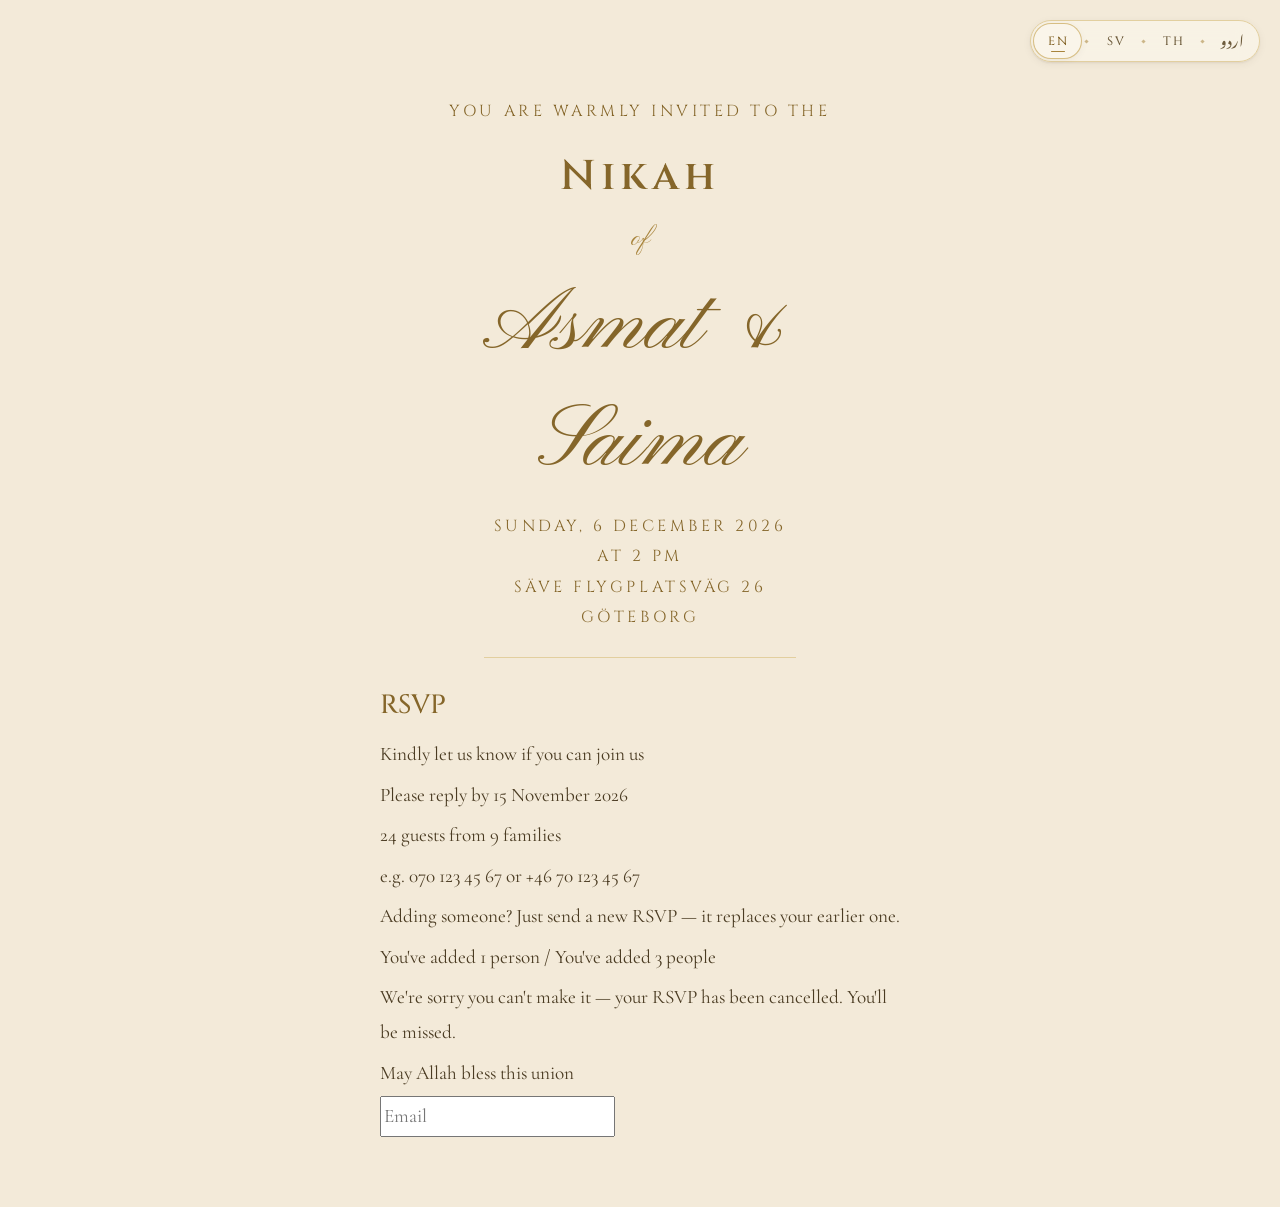
==== tests/i18n/harness.html @ e8cfce23 "Asmat & Saima Nikah invitation site Envelope + arched-door opening, HTML postcard in EN/SV/TH/UR, ma" ====
<!doctype html>
<!-- Dev harness for the i18n engine + switcher in isolation.
     Serve asmat-saima/ and open /tests/i18n/harness.html  (?lang=ur, ?overlay=1 for a fake opening overlay) -->
<html lang="en" dir="ltr" class="no-js">
<head>
  <meta charset="utf-8">
  <meta name="viewport" content="width=device-width, initial-scale=1, viewport-fit=cover">
  <title>i18n harness</title>
  <meta name="description" content="">
  <script>
    (function () {
      var supported = ['en', 'sv', 'th', 'ur'], pick = null;
      try { var q = new URLSearchParams(location.search).get('lang'); if (q && supported.indexOf(q) > -1) pick = q; } catch (e) {}
      if (!pick) {
        var list = (navigator.languages && navigator.languages.length) ? navigator.languages : [navigator.language || 'en'];
        for (var i = 0; i < list.length && !pick; i++) {
          var base = String(list[i]).toLowerCase().split('-')[0];
          if (base === 'nb' || base === 'no' || base === 'da') base = null;
          if (base && supported.indexOf(base) > -1) pick = base;
        }
      }
      pick = pick || 'en';
      var h = document.documentElement;
      h.lang = pick; h.dir = pick === 'ur' ? 'rtl' : 'ltr';
      h.className = h.className.replace('no-js', 'js');
    })();
  </script>
  <link rel="preconnect" href="https://fonts.googleapis.com">
  <link rel="preconnect" href="https://fonts.gstatic.com" crossorigin>
  <link rel="stylesheet" href="https://fonts.googleapis.com/css2?family=Cinzel:wght@400;500;600&family=Cormorant+Garamond:ital,wght@0,400;0,500;0,600;1,400;1,500&family=Pinyon+Script&display=swap">
  <link rel="stylesheet" href="../../src/styles/tokens.css">
  <link rel="stylesheet" href="../../src/styles/switcher.css">
  <style>
    input { font: inherit; max-width: 100%; box-sizing: border-box; }
    body { margin: 0; background: var(--cream); color: var(--ink); font-family: var(--font-serif); }
    .card { max-width: var(--card-max); margin: 0 auto; padding: 96px 24px 64px; text-align: center; }
    .caps { font-family: var(--font-display); letter-spacing: var(--tracking-caps); text-transform: uppercase;
            color: var(--gold-deep); font-size: var(--fs-sm); line-height: 1.9; margin: 0; }
    .nikah { font-family: var(--font-display); color: var(--gold-deep); font-size: var(--fs-xl); letter-spacing: 0.12em;
             margin: 0.4em 0 0.2em; line-height: 1.6; font-weight: 600; }
    :root:lang(th) .nikah, :root:lang(ur) .nikah { letter-spacing: 0; }
    .of { font-family: var(--font-script); color: var(--gold); font-size: var(--fs-lg); margin: 0; line-height: 1.6; }
    :root:lang(th) .of, :root:lang(ur) .of { font-family: var(--font-serif); font-size: var(--fs-md); }
    .names { font-family: var(--font-script); color: var(--gold-deep); font-size: var(--fs-names); margin: 0.1em 0; line-height: 1.3; }
    .rule { height: 1px; background: var(--gold-pale); margin: 24px auto; width: 60%; }
    .body { text-align: start; font-family: var(--font-ui); font-size: var(--fs-md); line-height: 1.8; }
    .body h2 { font-family: var(--font-display); color: var(--gold-deep); font-weight: 500; font-size: var(--fs-lg); margin: 0 0 8px; line-height: 1.8; }
    .body p { margin: 0 0 6px; }
    .fake-overlay { position: fixed; inset: 0; z-index: var(--z-opening); background: var(--cream-deep);
                    display: grid; place-items: center; color: var(--gold-deep); font-family: var(--font-display); }
    .fake-overlay[hidden] { display: none; }
  </style>
</head>
<body>
  <nav id="lang-switcher" class="lang-switcher" aria-label="Language"></nav>
  <div class="card">
    <p class="caps" data-i18n="postcard.invitedTo"></p>
    <p class="nikah" data-i18n="postcard.nikah"></p>
    <p class="of" data-i18n="postcard.of"></p>
    <p class="names">Asmat &amp; Saima</p>
    <p class="caps" data-i18n="postcard.date"></p>
    <p class="caps" id="time"></p>
    <p class="caps" style="font-family: 'Cinzel', serif">Säve Flygplatsväg 26<br>Göteborg</p>
    <div class="rule"></div>
    <div class="body">
      <h2 data-i18n="rsvp.heading"></h2>
      <p data-i18n="rsvp.subheading"></p>
      <p id="deadline"></p>
      <p id="count"></p>
      <p data-i18n="form.phoneHint"></p>
      <p data-i18n="rsvp.hint"></p>
      <p id="counter"></p>
      <p data-i18n="cancel.successAll"></p>
      <p data-i18n="footer.dua"></p>
      <p><input data-i18n-attr="placeholder:form.email;aria-label:form.email"></p>
    </div>
  </div>
  <div class="fake-overlay" id="overlay" hidden><span data-i18n="opening.tapToOpen"></span></div>
  <script type="module">
    import config from '../../config.js';
    import { initI18n, applyTranslations, t, onLangChange, formatDate, formatTime } from '../../src/i18n/index.js';
    import { mountSwitcher } from '../../src/switcher.js';
    if (new URLSearchParams(location.search).get('overlay')) document.getElementById('overlay').hidden = false;
    await initI18n(config);
    mountSwitcher(document.getElementById('lang-switcher'), config);
    const dyn = () => {
      document.getElementById('deadline').textContent = t('rsvp.deadline', { date: formatDate('2026-11-15') });
      document.getElementById('count').textContent = t('rsvp.count', { guests: 24, households: 9, count: 9 });
      document.getElementById('counter').textContent = t('form.counter', { count: 1 }) + ' / ' + t('form.counter', { count: 3 });
      document.getElementById('time').textContent = t('postcard.time', { time: formatTime('14:00') });
    };
    dyn();
    applyTranslations(document);
    onLangChange(dyn);
    window.__ready = true;
  </script>
</body>
</html>
---- src/styles/tokens.css ----
/* ─────────────────────────────────────────────────────────────────────────
   Design tokens — the single source of colour, type, spacing and motion.
   Every other stylesheet uses these variables; never hard-code a colour.
   Palette sampled from requirements/references/invite_postcard.png
   ───────────────────────────────────────────────────────────────────────── */
:root {
  /* Paper */
  --cream:        #f3ead9;   /* postcard ground */
  --cream-deep:   #ebdfc8;   /* shaded paper, inputs */
  --paper:        #faf5ea;   /* lightest — cards, highlights */
  --vellum:       rgba(250, 245, 234, 0.72); /* translucent panels */

  /* Gold line-art */
  --gold:         #a8843c;   /* primary line + text accent */
  --gold-deep:    #85662a;   /* text on cream (AA contrast) */
  --gold-light:   #c9a961;   /* highlights, hover */
  --gold-pale:    #e2cf9f;   /* hairlines on cream */
  --gold-grad:    linear-gradient(135deg, #c9a961 0%, #a8843c 45%, #d8bd7a 60%, #85662a 100%);

  /* Ink */
  --ink:          #4a3b22;   /* body text (warm brown) */
  --ink-soft:     #6e5c3d;   /* secondary text */
  --ink-faint:    #9a8a6c;   /* placeholders, hints */

  /* Accents from the illustration */
  --navy:         #1f2b47;   /* couple's attire — used sparingly */
  --navy-soft:    #33405f;
  --sage:         #8d9b7e;   /* leaves */
  --sage-deep:    #5f6e52;
  --rose:         #fbf6ee;   /* white roses */
  --danger:       #9b3b2f;   /* errors (muted terracotta) */
  --success:      #5f6e52;

  /* Type */
  --font-script:  'Pinyon Script', 'Great Vibes', cursive;
  --font-display: 'Cinzel', 'Cormorant Garamond', Georgia, serif;
  --font-serif:   'Cormorant Garamond', 'EB Garamond', Georgia, 'Times New Roman', serif;
  --font-ui:      'Cormorant Garamond', Georgia, serif;
  --tracking-caps: 0.22em;

  /* Fluid type scale */
  --fs-xs:   clamp(0.78rem, 0.74rem + 0.2vw, 0.86rem);
  --fs-sm:   clamp(0.9rem, 0.85rem + 0.25vw, 1rem);
  --fs-md:   clamp(1.05rem, 0.98rem + 0.35vw, 1.2rem);
  --fs-lg:   clamp(1.3rem, 1.15rem + 0.7vw, 1.65rem);
  --fs-xl:   clamp(1.8rem, 1.5rem + 1.5vw, 2.6rem);
  --fs-2xl:  clamp(2.6rem, 2rem + 3vw, 4.2rem);
  --fs-names: clamp(3rem, 2.2rem + 5vw, 5.6rem);

  /* Space (4px base) */
  --s-1: 0.25rem; --s-2: 0.5rem; --s-3: 0.75rem; --s-4: 1rem;
  --s-5: 1.5rem;  --s-6: 2rem;   --s-7: 3rem;    --s-8: 4rem; --s-9: 6rem;

  /* Shape & depth */
  --radius-sm: 6px;
  --radius:    12px;
  --radius-lg: 20px;
  --hairline:  1px solid var(--gold-pale);
  --line:      1px solid var(--gold);
  --shadow-sm: 0 1px 2px rgba(74, 59, 34, 0.08), 0 2px 8px rgba(74, 59, 34, 0.06);
  --shadow:    0 2px 6px rgba(74, 59, 34, 0.08), 0 12px 32px rgba(74, 59, 34, 0.10);
  --shadow-lg: 0 8px 24px rgba(74, 59, 34, 0.12), 0 32px 80px rgba(74, 59, 34, 0.16);
  --focus-ring: 0 0 0 3px rgba(168, 132, 60, 0.35);

  /* Motion */
  --ease-out:    cubic-bezier(0.22, 1, 0.36, 1);
  --ease-in-out: cubic-bezier(0.65, 0, 0.35, 1);
  --ease-door:   cubic-bezier(0.6, 0.02, 0.2, 1);
  --dur-fast: 160ms; --dur: 320ms; --dur-slow: 700ms;

  /* Layout */
  --content-max: 1200px;
  --card-max:    520px;   /* postcard max width on desktop */
  --panel-max:   560px;   /* RSVP column */
  --gutter: max(16px, env(safe-area-inset-left, 0px));

  /* Z layers */
  --z-content: 1; --z-sticky: 50; --z-switcher: 900; --z-opening: 1000; --z-toast: 1100;

  color-scheme: light;
}

/* Script-specific font stacks (fonts load lazily; see src/i18n/index.js) */
:root:lang(th) {
  --font-serif:   'Noto Serif Thai', 'Cormorant Garamond', serif;
  --font-ui:      'Noto Serif Thai', 'Cormorant Garamond', serif;
  --font-display: 'Noto Serif Thai', 'Cinzel', serif;
  --tracking-caps: 0.04em;
}
:root:lang(ur) {
  --font-serif:   'Noto Nastaliq Urdu', 'Noto Naskh Arabic', 'Cormorant Garamond', serif;
  --font-ui:      'Noto Naskh Arabic', 'Noto Nastaliq Urdu', 'Cormorant Garamond', serif;
  --font-display: 'Noto Nastaliq Urdu', 'Noto Naskh Arabic', serif;
  --tracking-caps: 0;
}

@media (prefers-reduced-motion: reduce) {
  :root { --dur-fast: 1ms; --dur: 1ms; --dur-slow: 1ms; }
}
---- src/styles/switcher.css ----
/* ─────────────────────────────────────────────────────────────────────────
   Language switcher + language cross-fade
   A small vellum capsule with a gold hairline; the active language sits on a
   paper "pill" with a fine gold underline that glides between options.

   z-index: the switcher must stay usable while the opening doors are closed, so it
   sits ABOVE the opening overlay: calc(var(--z-opening) + 10) = 1010
   (tokens: --z-switcher 900 < --z-opening 1000 < --z-toast 1100).
   ───────────────────────────────────────────────────────────────────────── */

.lang-switcher {
  /* Local metrics. Fonts are fixed per option (not the per-language tokens) so the
     Latin codes stay in Cinzel and اردو in Nastaliq whatever the page language is. */
  --ls-h: 36px;
  --ls-inset: 3px;
  --ls-edge: 10px;
  --ls-track: 0.17em;
  --ls-latin: 'Cinzel', 'Cormorant Garamond', Georgia, serif;
  --ls-urdu: 'Lang Switcher Urdu', 'Noto Nastaliq Urdu', 'Noto Naskh Arabic', serif;

  position: fixed;
  inset-block-start: calc(env(safe-area-inset-top, 0px) + var(--ls-edge));
  inset-inline-end: calc(env(safe-area-inset-right, 0px) + var(--ls-edge));
  z-index: calc(var(--z-opening) + 10);
  opacity: 0;
  transition: opacity var(--dur-slow) var(--ease-out);
}
:root[dir='rtl'] .lang-switcher {
  inset-inline-end: calc(env(safe-area-inset-left, 0px) + var(--ls-edge));
}
.lang-switcher.is-ready { opacity: 1; }
/* Scrolling down the open page: slide up out of the way (switcher.js toggles it). It stays focusable —
   Tab into it and it slides back (focusin). */
.lang-switcher.is-ready {
  transition: opacity var(--dur-slow) var(--ease-out), transform 420ms var(--ease-out);
}
.lang-switcher.is-tucked {
  opacity: 0;
  pointer-events: none;
  transform: translateY(calc(-100% - var(--ls-edge) - env(safe-area-inset-top, 0px)));
  transition: opacity 260ms var(--ease-in-out), transform 420ms var(--ease-in-out);
}
.lang-switcher:empty { display: none; }

.lang-switcher__track {
  position: relative;
  display: flex;
  align-items: center;
  block-size: var(--ls-h);
  padding-inline: var(--ls-inset);
  border: 1px solid var(--gold-pale);
  border-radius: 999px;
  background: var(--vellum);
  -webkit-backdrop-filter: blur(14px) saturate(1.15);
  backdrop-filter: blur(14px) saturate(1.15);
  box-shadow: var(--shadow-sm);
}

/* Sliding indicator — physical `left` + translateX, measured from offsetLeft in JS,
   so it is correct in both directions. */
.lang-switcher__pill {
  position: absolute;
  left: 0;
  inset-block: var(--ls-inset);
  inline-size: var(--pill-w, 0px);
  transform: translateX(var(--pill-x, 0px));
  border-radius: 999px;
  background: var(--paper);
  box-shadow: 0 0 0 1px color-mix(in srgb, var(--gold-pale) 55%, var(--gold-light)), var(--shadow-sm);
  transition:
    transform 560ms var(--ease-out),
    inline-size 560ms var(--ease-out);
  pointer-events: none;
}
.lang-switcher__pill::after {          /* the gold underline */
  content: '';
  position: absolute;
  left: 50%;
  bottom: 5px;
  inline-size: 12px;
  block-size: 1px;
  margin-left: -6px;
  background: var(--gold);
  border-radius: 1px;
  transition: opacity var(--dur) var(--ease-out);
}
/* Nastaliq descenders (ر, و) run through an underline, and Urdu does not underline
   for emphasis — the paper pill alone marks اردو. */
.lang-switcher__pill[data-on='ur']::after { opacity: 0; }
.lang-switcher__track.is-instant .lang-switcher__pill { transition: none; }

/* Separators: tiny gold lozenges, the stationery version of "·" */
.lang-switcher__sep {
  flex: none;
  inline-size: 3px;
  block-size: 3px;
  background: var(--gold);
  margin-inline: 4px;
  opacity: 0.55;
  transform: rotate(45deg);
}

.lang-switcher__opt {
  position: relative;
  z-index: 1;
  flex: none;
  display: inline-flex;
  align-items: center;
  justify-content: center;
  block-size: calc(var(--ls-h) - 2 * var(--ls-inset) - 2px);
  min-inline-size: 2.5rem;
  margin: 0;
  padding-block: 0;
  padding-inline: 0.6rem;
  border: 0;
  border-radius: 999px;
  background: transparent;
  color: var(--ink-soft);
  font-family: var(--ls-latin);
  font-size: 0.6875rem;               /* 11px */
  font-weight: 500;
  line-height: 1;
  letter-spacing: var(--ls-track);
  text-transform: uppercase;
  cursor: pointer;
  -webkit-tap-highlight-color: transparent;
  touch-action: manipulation;
  transition: color var(--dur) var(--ease-out);
}
/* Letter-spacing adds space after the last letter; balance it (Latin is always LTR). */
.lang-switcher__opt:not([lang='ur']) .lang-switcher__label { padding-left: var(--ls-track); }

.lang-switcher__opt[lang='ur'] {
  font-family: var(--ls-urdu);
  font-size: 0.875rem;                /* Nastaliq reads small — 14px ≈ 11px caps */
  font-weight: 500;
  letter-spacing: 0;
  text-transform: none;
}
.lang-switcher__opt[lang='ur'] .lang-switcher__label {
  /* Nastaliq ink hangs well below its line box (ر, و descend): lift it to the optical
     centre of the pill. */
  transform: translateY(-0.12em);
}

/* Bigger touch target than the visible pill (≥ 44 × 44px) without changing the look:
   reaches 8px above/below and half-way into the separator gaps on either side. */
.lang-switcher__opt::after {
  content: '';
  position: absolute;
  inset-block: -8px;
  inset-inline: -5px;
}
.lang-switcher__opt:first-of-type::after { inset-inline-start: calc(-1 * var(--ls-inset)); }
.lang-switcher__opt:last-of-type::after { inset-inline-end: calc(-1 * var(--ls-inset)); }

.lang-switcher__opt:hover { color: var(--gold-deep); }
.lang-switcher__opt[aria-pressed='true'] { color: var(--gold-deep); }
.lang-switcher__opt:focus { outline: none; }
.lang-switcher__opt:focus-visible {
  outline: 2px solid transparent;     /* still drawn in forced-colours mode */
  box-shadow: var(--focus-ring);
}

/* While strings/fonts for the chosen language load (rarely > a blink) */
.lang-switcher__opt.is-pending { color: var(--gold-deep); }
.lang-switcher__opt.is-pending .lang-switcher__label { animation: ls-breathe 900ms var(--ease-in-out) infinite alternate; }
@keyframes ls-breathe { from { opacity: 1; } to { opacity: 0.45; } }

@media (min-width: 48em) {
  .lang-switcher {
    --ls-h: 40px;
    --ls-edge: 20px;
  }
  .lang-switcher__opt {
    min-inline-size: 2.85rem;
    padding-inline: 0.75rem;
    font-size: 0.75rem;               /* 12px */
  }
  .lang-switcher__opt[lang='ur'] { font-size: 0.95rem; }
  .lang-switcher__pill::after { bottom: 6px; inline-size: 14px; margin-left: -7px; }
}

@media (hover: hover) {
  .lang-switcher__track { transition: box-shadow var(--dur) var(--ease-out), border-color var(--dur) var(--ease-out); }
  .lang-switcher__track:hover { border-color: var(--gold-light); box-shadow: var(--shadow); }
}

@media (prefers-reduced-motion: reduce) {
  .lang-switcher,
  .lang-switcher__pill,
  .lang-switcher__opt { transition: none; }
  .lang-switcher__opt.is-pending .lang-switcher__label { animation: none; }
}

@media (forced-colors: active) {
  .lang-switcher__track { border-color: CanvasText; background: Canvas; }
  .lang-switcher__pill { background: Canvas; box-shadow: none; outline: 2px solid Highlight; }
  .lang-switcher__opt { color: CanvasText; }
  .lang-switcher__opt[aria-pressed='true'] { color: Highlight; }
  .lang-switcher__sep { background: CanvasText; }
}

@media print {
  .lang-switcher { display: none; }
}

/* ─────────────────────────────────────────────────────────────────────────
   Language cross-fade (driven by src/i18n/index.js)
   html.is-switching      whole switch: loading strings/fonts → fade finished
   html.is-lang-vt        a View Transition is running for the switch
   html.is-switching-out  fallback (no View Transitions): text is faded out
   Elements with [data-i18n] or class .i18n-fade join the fallback fade.
   ───────────────────────────────────────────────────────────────────────── */
html.is-switching { cursor: progress; }

html.is-lang-vt::view-transition-old(root),
html.is-lang-vt::view-transition-new(root) {
  animation-duration: 420ms;
  animation-timing-function: var(--ease-in-out);
}

html.is-switching :where([data-i18n], .i18n-fade) {
  transition: opacity 170ms var(--ease-in-out);
}
html.is-switching-out :where([data-i18n], .i18n-fade) {
  opacity: 0;
}
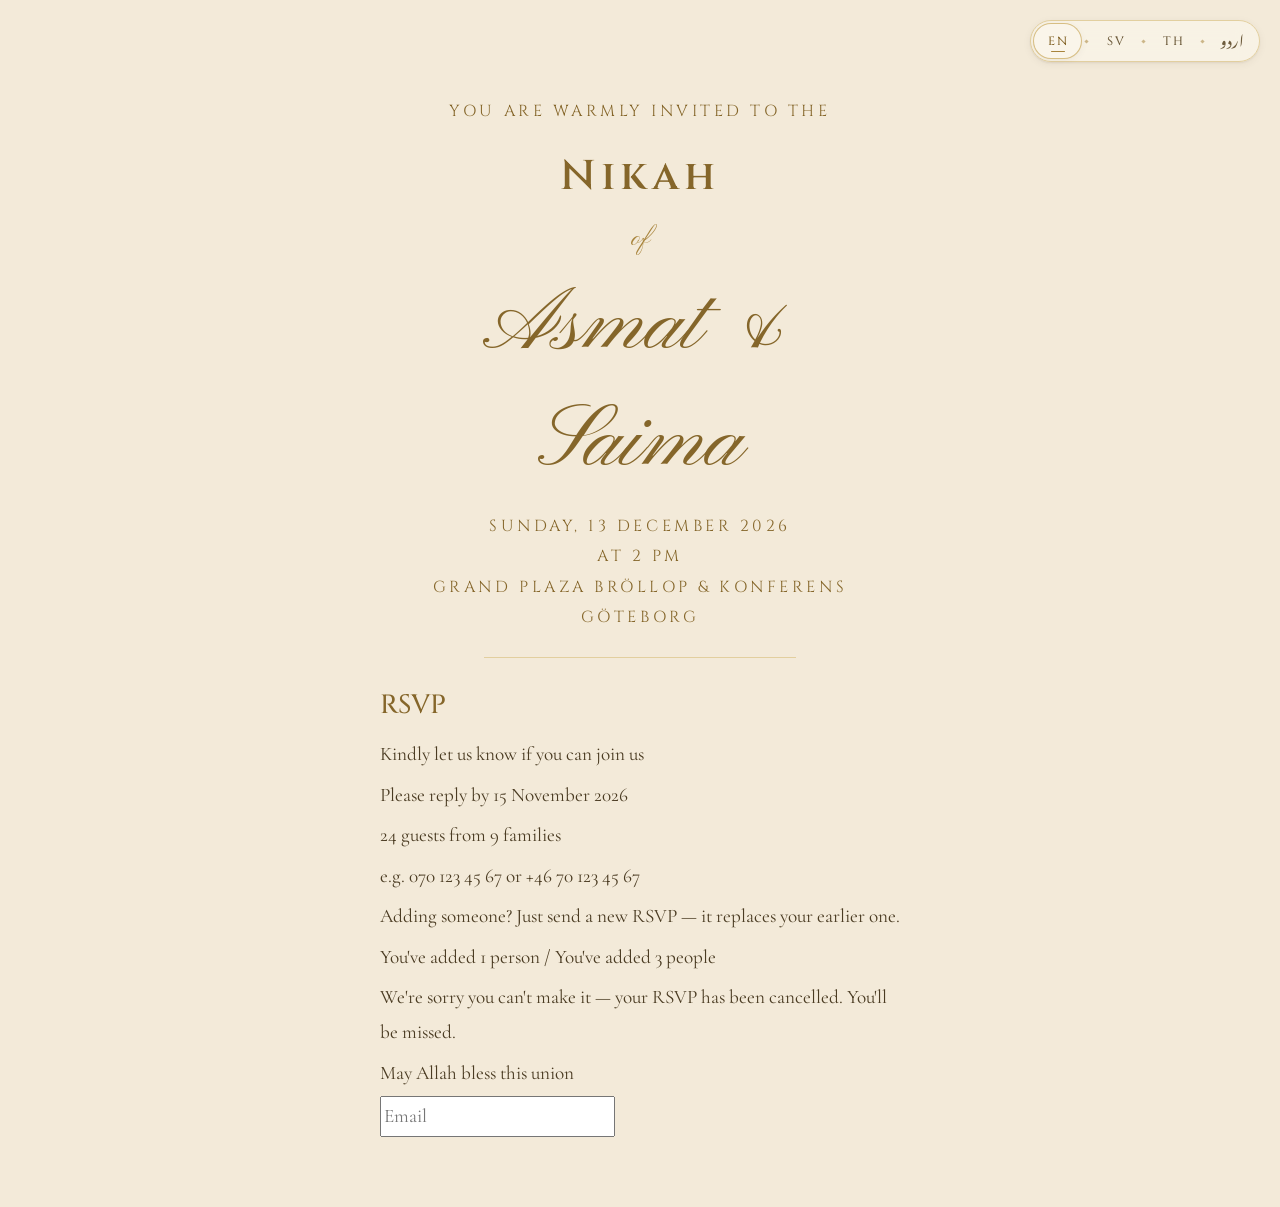
==== commit 2a976d22: "Guest categories, Side, new date and venue name (issues 13–19) - 13: wedding moves to Sunday 13 Dece" ====
--- a/tests/i18n/harness.html
+++ b/tests/i18n/harness.html
@@ -60,7 +60,7 @@
     <p class="names">Asmat &amp; Saima</p>
     <p class="caps" data-i18n="postcard.date"></p>
     <p class="caps" id="time"></p>
-    <p class="caps" style="font-family: 'Cinzel', serif">Säve Flygplatsväg 26<br>Göteborg</p>
+    <p class="caps" style="font-family: 'Cinzel', serif">Grand Plaza Bröllop &amp; Konferens<br>Göteborg</p>
     <div class="rule"></div>
     <div class="body">
       <h2 data-i18n="rsvp.heading"></h2>
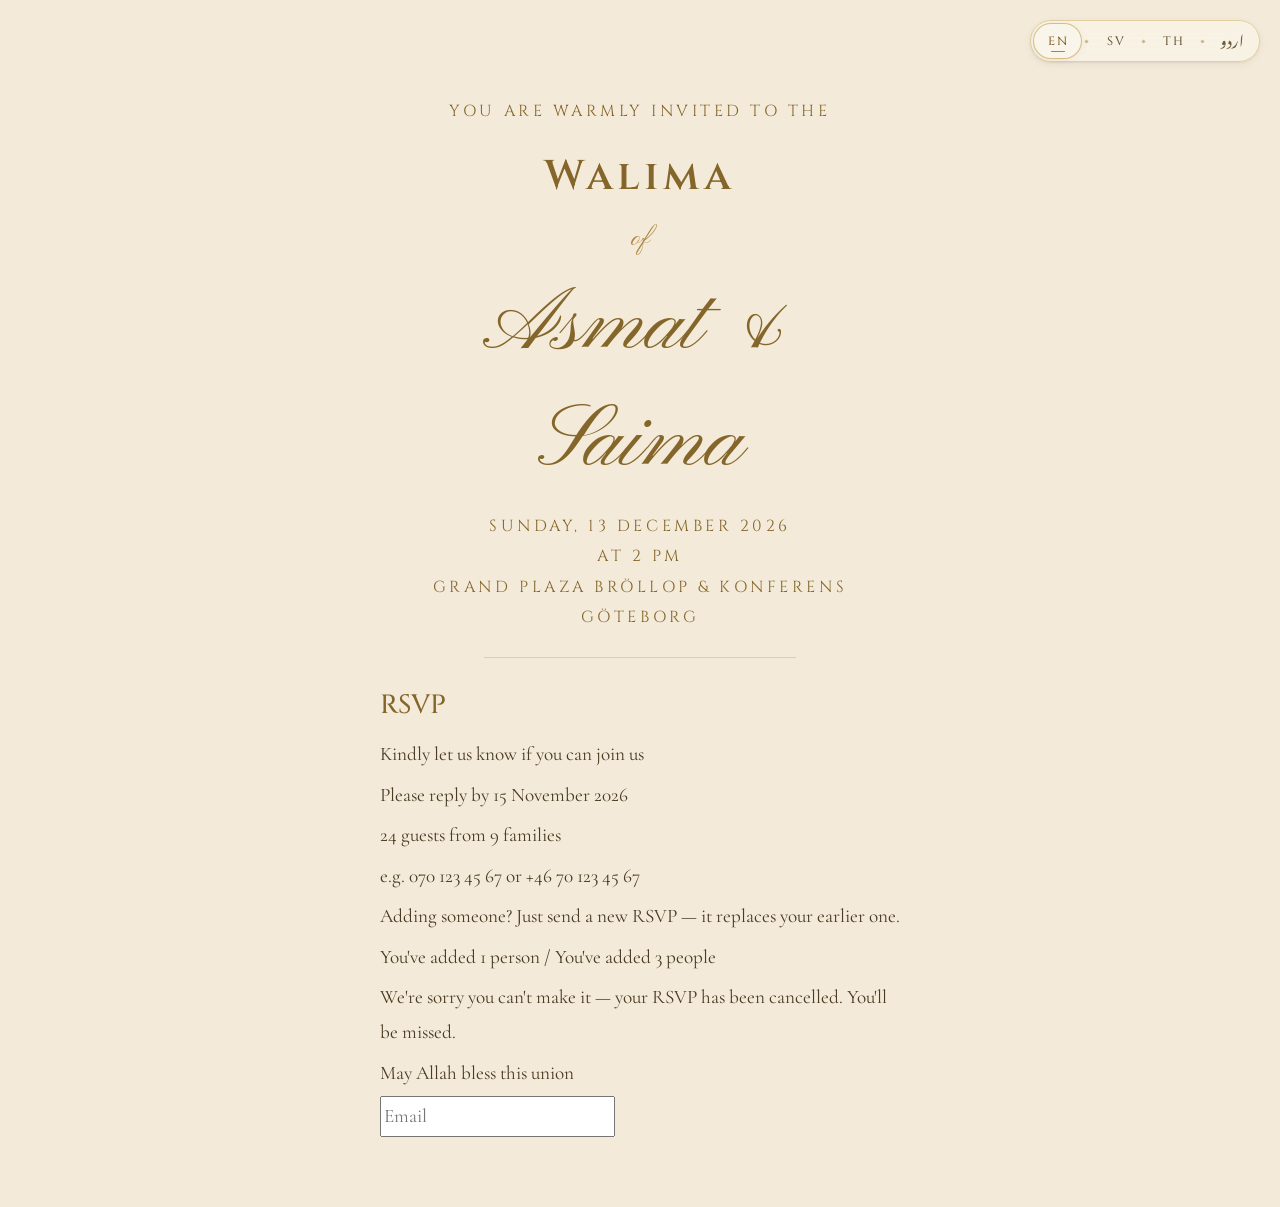
==== commit d0cc7bab: "Change the event from Nikah to Walima in all languages Rename the event on the site, calendar file, " ====
--- a/tests/i18n/harness.html
+++ b/tests/i18n/harness.html
@@ -36,9 +36,9 @@
     .card { max-width: var(--card-max); margin: 0 auto; padding: 96px 24px 64px; text-align: center; }
     .caps { font-family: var(--font-display); letter-spacing: var(--tracking-caps); text-transform: uppercase;
             color: var(--gold-deep); font-size: var(--fs-sm); line-height: 1.9; margin: 0; }
-    .nikah { font-family: var(--font-display); color: var(--gold-deep); font-size: var(--fs-xl); letter-spacing: 0.12em;
+    .walima { font-family: var(--font-display); color: var(--gold-deep); font-size: var(--fs-xl); letter-spacing: 0.12em;
              margin: 0.4em 0 0.2em; line-height: 1.6; font-weight: 600; }
-    :root:lang(th) .nikah, :root:lang(ur) .nikah { letter-spacing: 0; }
+    :root:lang(th) .walima, :root:lang(ur) .walima { letter-spacing: 0; }
     .of { font-family: var(--font-script); color: var(--gold); font-size: var(--fs-lg); margin: 0; line-height: 1.6; }
     :root:lang(th) .of, :root:lang(ur) .of { font-family: var(--font-serif); font-size: var(--fs-md); }
     .names { font-family: var(--font-script); color: var(--gold-deep); font-size: var(--fs-names); margin: 0.1em 0; line-height: 1.3; }
@@ -55,7 +55,7 @@
   <nav id="lang-switcher" class="lang-switcher" aria-label="Language"></nav>
   <div class="card">
     <p class="caps" data-i18n="postcard.invitedTo"></p>
-    <p class="nikah" data-i18n="postcard.nikah"></p>
+    <p class="walima" data-i18n="postcard.walima"></p>
     <p class="of" data-i18n="postcard.of"></p>
     <p class="names">Asmat &amp; Saima</p>
     <p class="caps" data-i18n="postcard.date"></p>
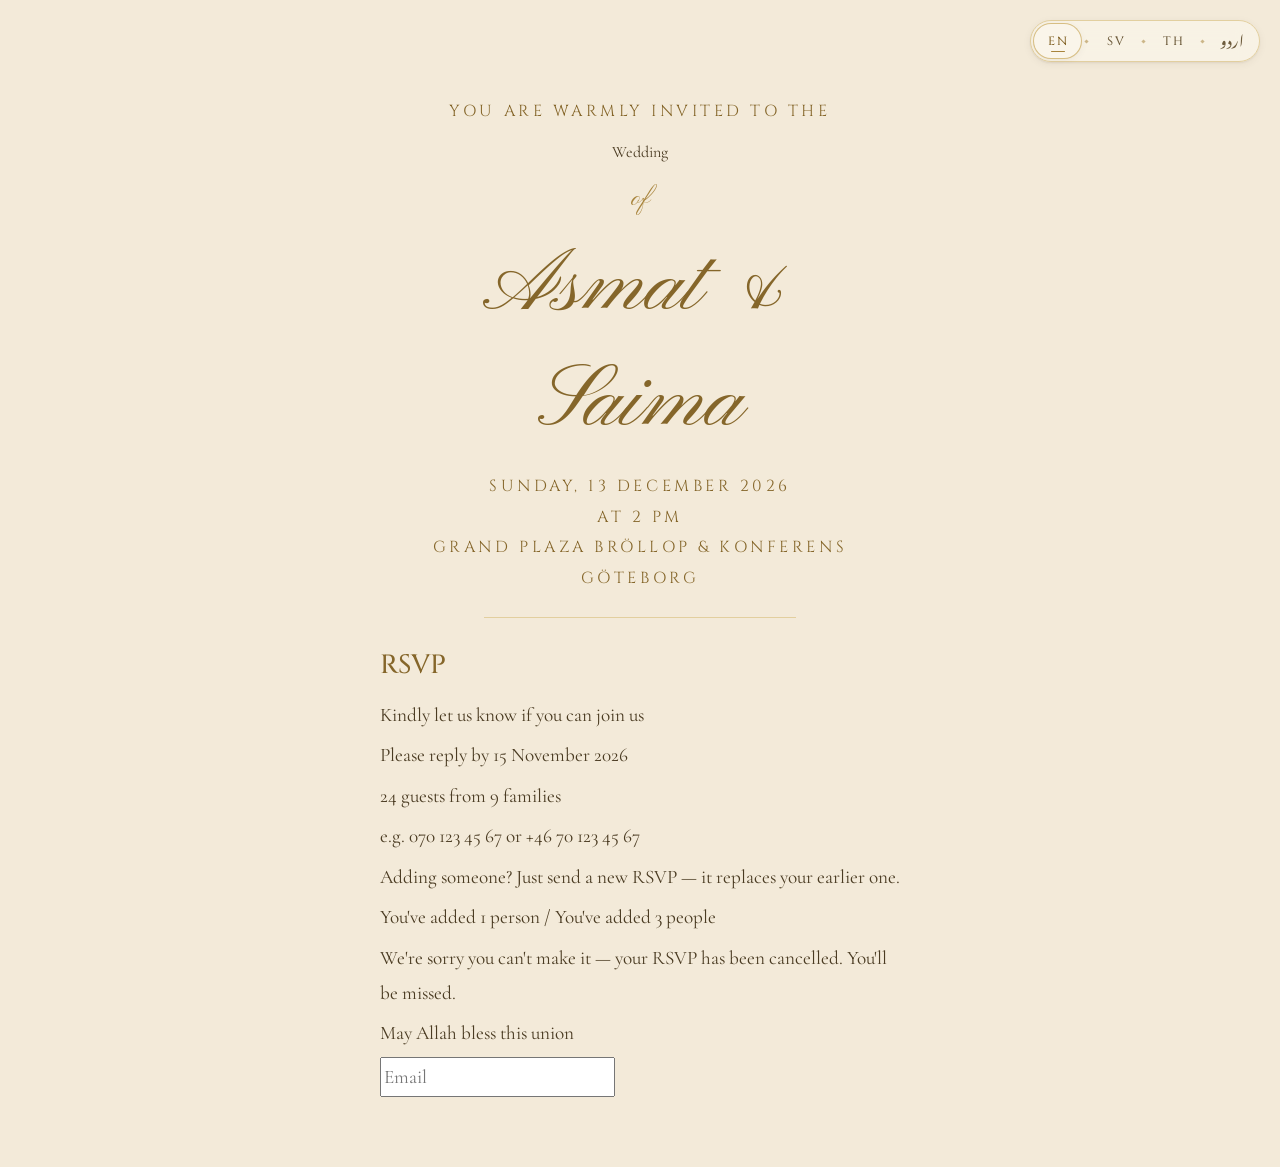
==== commit 4579c55e: "Change the event from Walima to Wedding on the site Rename the event in all four languages: Wedding," ====
--- a/tests/i18n/harness.html
+++ b/tests/i18n/harness.html
@@ -36,9 +36,9 @@
     .card { max-width: var(--card-max); margin: 0 auto; padding: 96px 24px 64px; text-align: center; }
     .caps { font-family: var(--font-display); letter-spacing: var(--tracking-caps); text-transform: uppercase;
             color: var(--gold-deep); font-size: var(--fs-sm); line-height: 1.9; margin: 0; }
-    .walima { font-family: var(--font-display); color: var(--gold-deep); font-size: var(--fs-xl); letter-spacing: 0.12em;
+    .wedding { font-family: var(--font-display); color: var(--gold-deep); font-size: var(--fs-xl); letter-spacing: 0.12em;
              margin: 0.4em 0 0.2em; line-height: 1.6; font-weight: 600; }
-    :root:lang(th) .walima, :root:lang(ur) .walima { letter-spacing: 0; }
+    :root:lang(th) .wedding, :root:lang(ur) .wedding { letter-spacing: 0; }
     .of { font-family: var(--font-script); color: var(--gold); font-size: var(--fs-lg); margin: 0; line-height: 1.6; }
     :root:lang(th) .of, :root:lang(ur) .of { font-family: var(--font-serif); font-size: var(--fs-md); }
     .names { font-family: var(--font-script); color: var(--gold-deep); font-size: var(--fs-names); margin: 0.1em 0; line-height: 1.3; }
@@ -55,7 +55,7 @@
   <nav id="lang-switcher" class="lang-switcher" aria-label="Language"></nav>
   <div class="card">
     <p class="caps" data-i18n="postcard.invitedTo"></p>
-    <p class="walima" data-i18n="postcard.walima"></p>
+    <p class="walima" data-i18n="postcard.wedding"></p>
     <p class="of" data-i18n="postcard.of"></p>
     <p class="names">Asmat &amp; Saima</p>
     <p class="caps" data-i18n="postcard.date"></p>
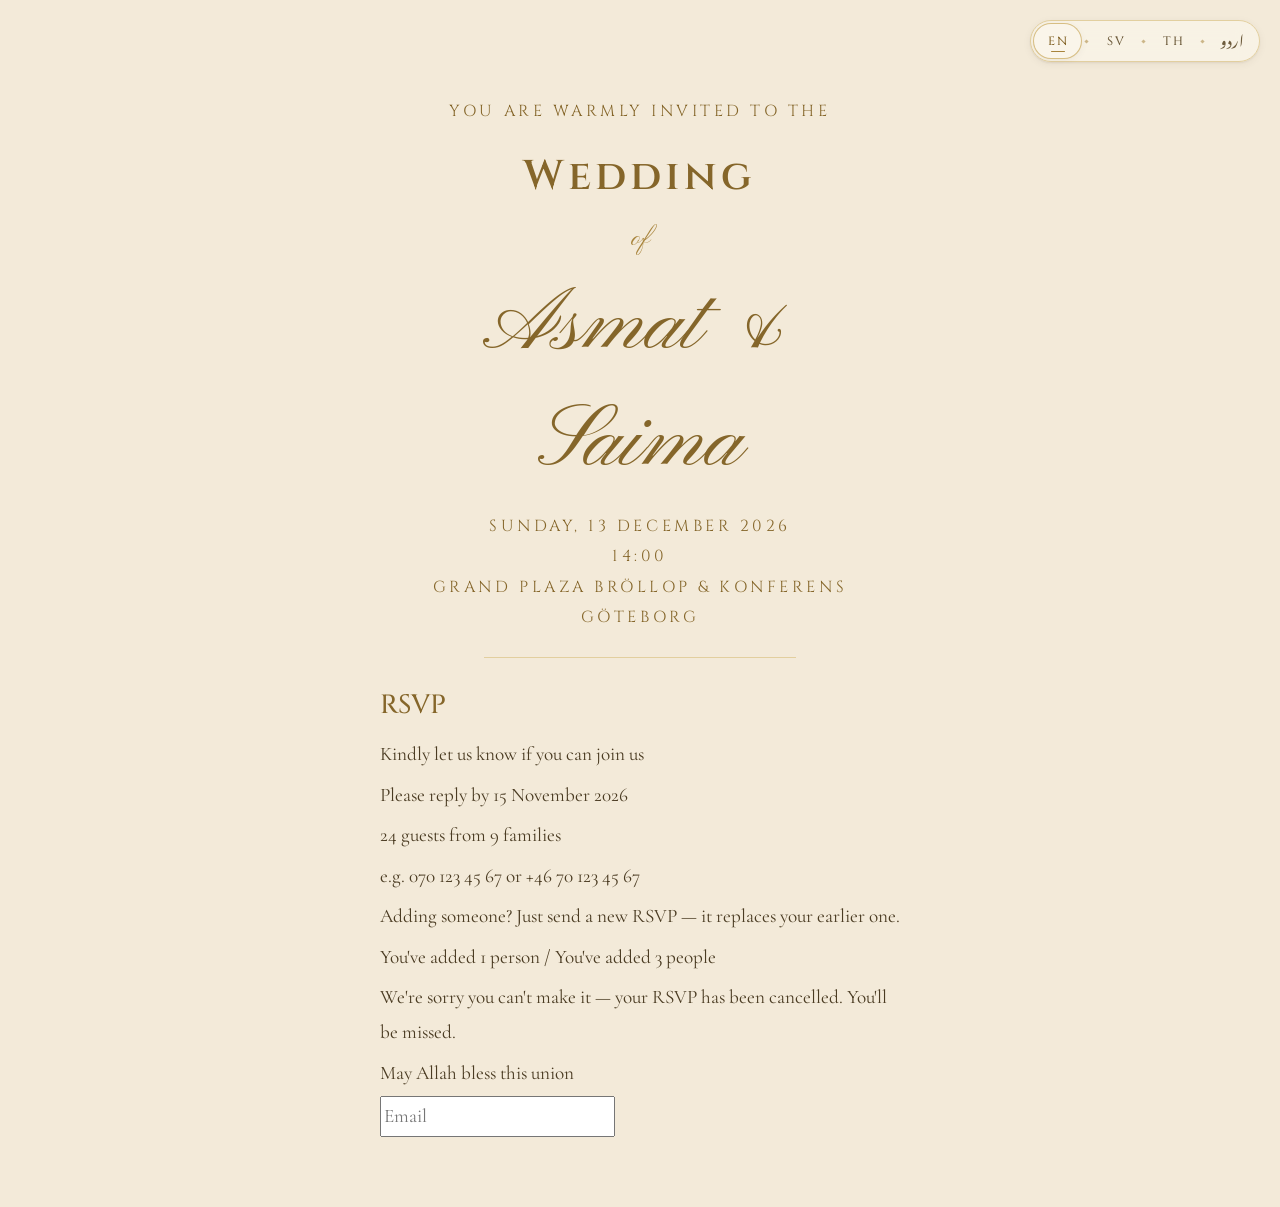
==== commit 2e0257b5: "Call the event a Wedding in the RSVP emails The site already says Wedding; the confirmation emails s" ====
--- a/tests/i18n/harness.html
+++ b/tests/i18n/harness.html
@@ -55,7 +55,7 @@
   <nav id="lang-switcher" class="lang-switcher" aria-label="Language"></nav>
   <div class="card">
     <p class="caps" data-i18n="postcard.invitedTo"></p>
-    <p class="walima" data-i18n="postcard.wedding"></p>
+    <p class="wedding" data-i18n="postcard.wedding"></p>
     <p class="of" data-i18n="postcard.of"></p>
     <p class="names">Asmat &amp; Saima</p>
     <p class="caps" data-i18n="postcard.date"></p>
--- a/src/styles/tokens.css
+++ b/src/styles/tokens.css
@@ -77,7 +77,8 @@
   /* Z layers */
   --z-content: 1; --z-sticky: 50; --z-switcher: 900; --z-opening: 1000; --z-toast: 1100;
 
-  color-scheme: light;
+  /* "only" opts out of browser-forced dark modes (Chrome auto-dark, Samsung Internet) that invert the card */
+  color-scheme: only light;
 }
 
 /* Script-specific font stacks (fonts load lazily; see src/i18n/index.js) */
